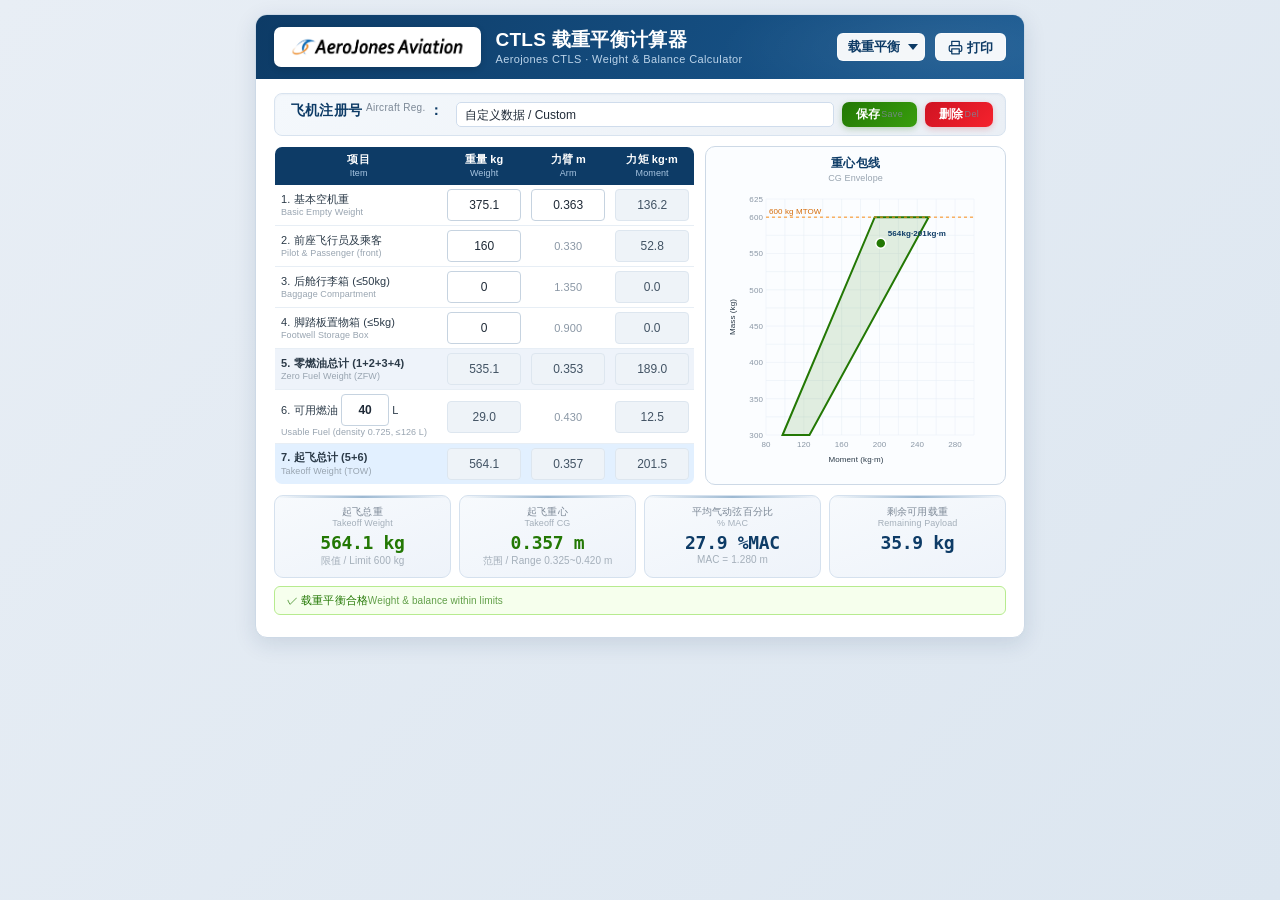
==== index.html @ 36d69874 "Add root index.html entry page (auto-redirect to CTLS-WB)" ====
<!DOCTYPE html>
<html lang="zh-CN">
<head>
<meta charset="UTF-8">
<meta name="viewport" content="width=device-width,initial-scale=1,viewport-fit=cover">
<meta name="theme-color" content="#0d3b66">
<meta http-equiv="refresh" content="0;url=CTLS-WB/index.html">
<title>CTLS 飞行工具箱 · Flight Tools</title>
<style>
  *,*::before,*::after{box-sizing:border-box}
  body{
    margin:0;min-height:100vh;
    display:flex;align-items:center;justify-content:center;
    background:linear-gradient(135deg,#0d3b66 0%,#1a5a92 100%);
    font-family:'PingFang SC','Microsoft YaHei',-apple-system,BlinkMacSystemFont,'Segoe UI',sans-serif;
    color:#fff;text-align:center;padding:24px;
  }
  .box{max-width:360px;width:100%}
  .logo{background:#fff;border-radius:10px;padding:8px 16px;display:inline-block;margin-bottom:18px;box-shadow:0 4px 14px rgba(0,0,0,.18)}
  .logo img{height:34px;display:block}
  h1{font-size:22px;font-weight:600;margin:0 0 6px;letter-spacing:.5px}
  .en{font-size:11px;color:#bcd4ea;letter-spacing:.4px;margin:0 0 22px}
  a{
    display:inline-block;padding:10px 24px;
    background:rgba(255,255,255,.95);color:#0d3b66;
    border-radius:7px;text-decoration:none;font-weight:600;font-size:13px;
    transition:background .15s;
  }
  a:hover{background:#fff}
</style>
</head>
<body>
  <div class="box">
    <div class="logo"><img src="APPLOGO.png" alt="AeroJones"></div>
    <h1>CTLS 飞行工具箱</h1>
    <p class="en">CTLS Flight Tools</p>
    <a href="CTLS-WB/index.html">进入工具箱 Enter →</a>
  </div>
</body>
</html>
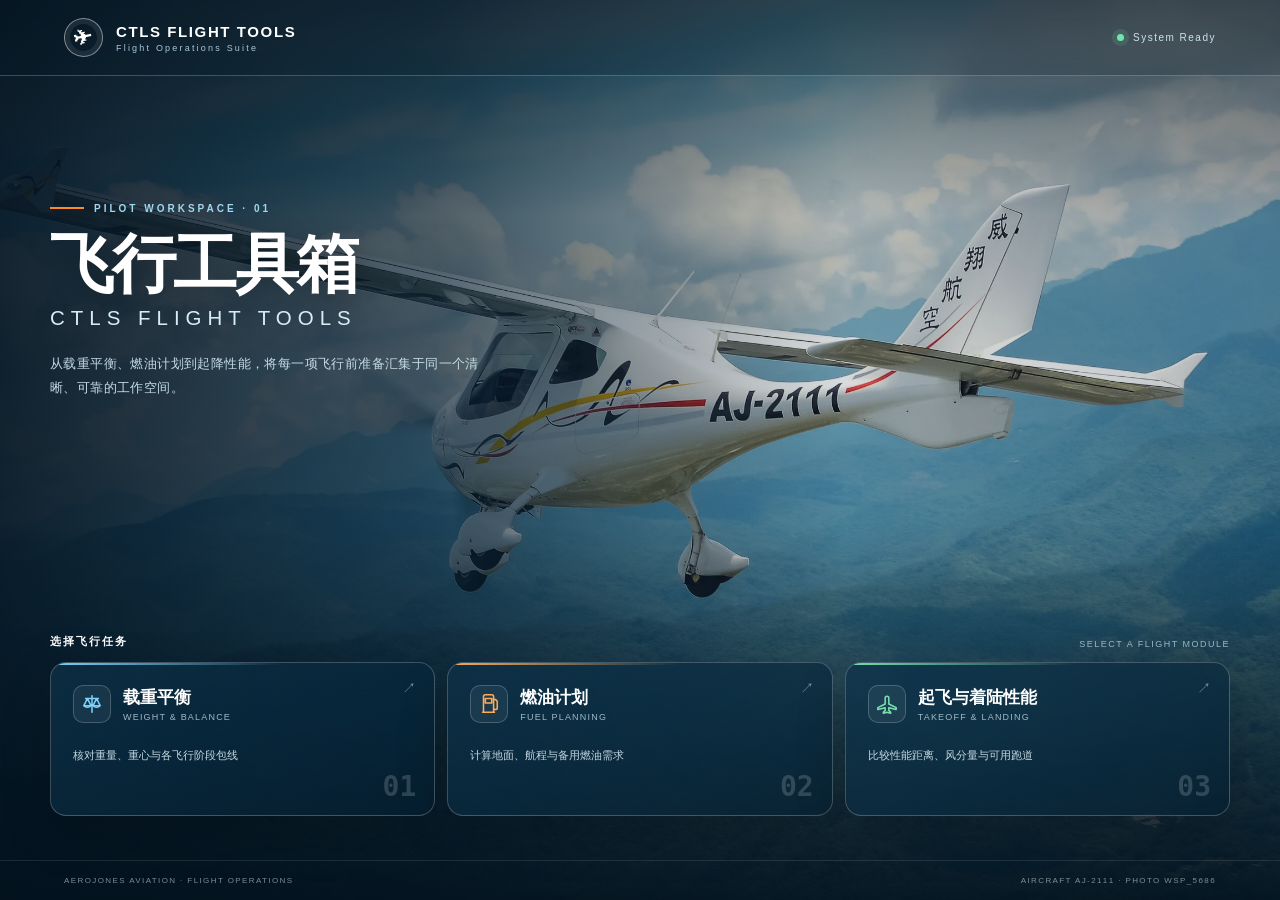
==== commit e159739f: "Prepare CTLS Flight Tools for GitHub Pages" ====
--- a/index.html
+++ b/index.html
@@ -1,40 +1,46 @@
 <!DOCTYPE html>
 <html lang="zh-CN">
 <head>
-<meta charset="UTF-8">
-<meta name="viewport" content="width=device-width,initial-scale=1,viewport-fit=cover">
-<meta name="theme-color" content="#0d3b66">
-<meta http-equiv="refresh" content="0;url=CTLS-WB/index.html">
-<title>CTLS 飞行工具箱 · Flight Tools</title>
+<meta charset="UTF-8"><meta name="viewport" content="width=device-width,initial-scale=1,viewport-fit=cover"><meta name="theme-color" content="#071b2c">
+<title>CTLS 飞行工具箱 · Flight Tools</title><link rel="manifest" href="manifest.json"><link rel="icon" href="CTLS-WB/icons/icon.svg" type="image/svg+xml">
 <style>
-  *,*::before,*::after{box-sizing:border-box}
-  body{
-    margin:0;min-height:100vh;
-    display:flex;align-items:center;justify-content:center;
-    background:linear-gradient(135deg,#0d3b66 0%,#1a5a92 100%);
-    font-family:'PingFang SC','Microsoft YaHei',-apple-system,BlinkMacSystemFont,'Segoe UI',sans-serif;
-    color:#fff;text-align:center;padding:24px;
-  }
-  .box{max-width:360px;width:100%}
-  .logo{background:#fff;border-radius:10px;padding:8px 16px;display:inline-block;margin-bottom:18px;box-shadow:0 4px 14px rgba(0,0,0,.18)}
-  .logo img{height:34px;display:block}
-  h1{font-size:22px;font-weight:600;margin:0 0 6px;letter-spacing:.5px}
-  .en{font-size:11px;color:#bcd4ea;letter-spacing:.4px;margin:0 0 22px}
-  a{
-    display:inline-block;padding:10px 24px;
-    background:rgba(255,255,255,.95);color:#0d3b66;
-    border-radius:7px;text-decoration:none;font-weight:600;font-size:13px;
-    transition:background .15s;
-  }
-  a:hover{background:#fff}
-</style>
-</head>
-<body>
-  <div class="box">
-    <div class="logo"><img src="APPLOGO.png" alt="AeroJones"></div>
-    <h1>CTLS 飞行工具箱</h1>
-    <p class="en">CTLS Flight Tools</p>
-    <a href="CTLS-WB/index.html">进入工具箱 Enter →</a>
-  </div>
-</body>
-</html>
+:root{--orange:#ff8a24;--line:rgba(255,255,255,.22)}*,*::before,*::after{box-sizing:border-box}html,body{margin:0;min-height:100%;font-family:'PingFang SC','Microsoft YaHei',-apple-system,BlinkMacSystemFont,'Segoe UI',sans-serif}body{min-height:100vh;color:#fff;background:#102d40;overflow-x:hidden}.scene{position:relative;min-height:100vh;isolation:isolate;display:flex;flex-direction:column;background:url('assets/WSP_5686.jpg') 57% center/cover no-repeat}.scene::before{content:'';position:absolute;inset:0;z-index:-2;background:linear-gradient(90deg,rgba(3,20,34,.92),rgba(4,28,46,.68) 34%,rgba(4,25,41,.15) 66%,rgba(3,19,32,.24))}.scene::after{content:'';position:absolute;inset:0;z-index:-1;background:linear-gradient(180deg,rgba(2,15,25,.58),transparent 24%,transparent 58%,rgba(2,17,28,.9));pointer-events:none}.topbar{height:76px;padding:0 clamp(24px,5vw,80px);display:flex;align-items:center;justify-content:space-between;border-bottom:1px solid var(--line);background:rgba(4,24,39,.18);backdrop-filter:blur(12px)}.brand{display:flex;align-items:center;gap:13px}.brand-mark{width:39px;height:39px;border:1px solid rgba(255,255,255,.5);border-radius:50%;display:grid;place-items:center;font-size:18px;transform:rotate(-12deg);box-shadow:inset 0 0 0 5px rgba(255,255,255,.08)}.brand strong{font-size:15px;letter-spacing:1.6px}.brand small{display:block;margin-top:2px;color:#a9c8da;font-size:9px;letter-spacing:2.2px}.status{display:flex;align-items:center;gap:9px;color:#c8e3ef;font-size:10px;letter-spacing:1.5px}.pulse{width:7px;height:7px;border-radius:50%;background:#72e5ad;box-shadow:0 0 0 5px rgba(114,229,173,.12)}main{width:min(1180px,calc(100% - 48px));margin:auto;display:grid;grid-template-columns:minmax(320px,510px) 1fr;align-items:end;padding:clamp(48px,9vh,110px) 0 44px}.hero{align-self:center;padding-bottom:7vh}.eyebrow{display:flex;align-items:center;gap:10px;margin-bottom:19px;color:#9fd8ef;font-size:10px;font-weight:600;letter-spacing:3px;text-transform:uppercase}.eyebrow::before{content:'';width:34px;height:2px;background:var(--orange)}h1{margin:0;font-size:clamp(44px,5vw,72px);line-height:.98;letter-spacing:-2.5px;text-shadow:0 8px 28px rgba(0,0,0,.3)}h1 span{display:block;margin-top:13px;font-size:.32em;font-weight:400;letter-spacing:6px;color:#d7edf6;text-transform:uppercase}.intro{max-width:430px;margin:24px 0 0;color:#c4dce7;font-size:13px;line-height:1.85;letter-spacing:.4px}.flight-line{display:flex;align-items:center;gap:13px;margin-top:28px;color:#bcd5e1;font:10px/1.2 Consolas,monospace;letter-spacing:1px}.flight-line i{display:block;width:66px;height:1px;background:linear-gradient(90deg,var(--orange),transparent)}.panel{grid-column:1/-1;margin-top:34px}.panel-head{display:flex;justify-content:space-between;align-items:end;margin-bottom:13px}.panel-head strong{font-size:11px;letter-spacing:2px}.panel-head span{color:#9eb8c7;font-size:9px;letter-spacing:1.5px;text-transform:uppercase}.tools{display:grid;grid-template-columns:repeat(3,1fr);gap:12px}.tool{position:relative;min-height:154px;padding:22px;color:#fff;text-decoration:none;border:1px solid rgba(255,255,255,.22);border-radius:16px;background:linear-gradient(145deg,rgba(15,50,72,.74),rgba(6,30,48,.6));box-shadow:0 18px 50px rgba(0,0,0,.2);backdrop-filter:blur(18px) saturate(130%);overflow:hidden;transition:.22s}.tool::before{content:'';position:absolute;left:0;top:0;width:100%;height:2px;background:linear-gradient(90deg,var(--accent),transparent 60%)}.tool::after{content:'↗';position:absolute;right:18px;top:17px;color:rgba(255,255,255,.45);font-size:14px;transition:.22s}.tool:hover{transform:translateY(-6px);border-color:rgba(255,255,255,.48);background:linear-gradient(145deg,rgba(15,61,91,.88),rgba(5,32,51,.76))}.tool:hover::after{transform:translate(3px,-3px);color:#fff}.tool:nth-child(1){--accent:#7dd3fc}.tool:nth-child(2){--accent:#ffab57}.tool:nth-child(3){--accent:#79dfaf}.tool-top{display:flex;align-items:center;gap:12px}.icon{width:38px;height:38px;border:1px solid rgba(255,255,255,.2);border-radius:10px;display:grid;place-items:center;color:var(--accent);background:rgba(255,255,255,.06)}.icon svg{width:22px;height:22px;stroke:currentColor;fill:none;stroke-width:1.7;stroke-linecap:round;stroke-linejoin:round}.name{font-size:17px;font-weight:650}.tool-en{display:block;margin-top:3px;color:#9fb9c8;font-size:9px;letter-spacing:1.2px;text-transform:uppercase}.desc{display:block;margin-top:24px;color:#c4d9e3;font-size:11px;line-height:1.6}.index{position:absolute;right:18px;bottom:14px;color:rgba(255,255,255,.17);font:bold 28px/1 Consolas,monospace}footer{padding:15px clamp(24px,5vw,80px);display:flex;justify-content:space-between;color:rgba(214,235,244,.56);font-size:8px;letter-spacing:1.4px;border-top:1px solid rgba(255,255,255,.1);text-transform:uppercase}
+@media(max-width:760px){.scene{background-position:61% center}.scene::before{background:linear-gradient(180deg,rgba(3,20,34,.82),rgba(4,24,39,.3) 36%,rgba(2,17,28,.94) 70%)}.topbar{height:64px;padding:0 18px}.status{display:none}main{width:calc(100% - 28px);display:block;padding:42px 0 24px}.hero{padding:0 5px 20vh}h1{font-size:43px}h1 span{font-size:13px;letter-spacing:4px}.intro{font-size:11px;max-width:320px}.flight-line{display:none}.panel{margin-top:0}.tools{grid-template-columns:1fr;gap:9px}.tool{min-height:105px;padding:16px 18px}.desc{margin-top:11px}.index{font-size:22px}.panel-head{padding:0 3px}footer{padding:13px 18px}.footer-hide{display:none}}@media(max-width:380px){.hero{padding-bottom:14vh}h1{font-size:38px}.intro{margin-top:16px}.tool{min-height:98px}.desc{font-size:10px}}@media(prefers-reduced-motion:reduce){.tool,.tool::after{transition:none}}
+.scene{background-image:url('assets/WSP_5686-web.webp')}
+/* 首页始终限制在浏览器 100% 缩放的一屏内 */
+html,body{height:100%;overflow:hidden}
+.scene{height:100svh;min-height:0;overflow:hidden}
+main{flex:1;min-height:0;margin:0 auto}
+.topbar,footer{flex-shrink:0}
+@media(max-width:760px){
+  .topbar{height:56px}
+  main{display:flex;flex-direction:column;justify-content:center;padding:14px 0 10px}
+  .hero{padding:0 5px clamp(32px,7vh,58px)}
+  .eyebrow{margin-bottom:10px;font-size:8px}
+  h1{font-size:clamp(32px,10vw,42px)}
+  h1 span{margin-top:8px;font-size:11px}
+  .intro{margin-top:12px;line-height:1.55}
+  .panel-head{margin-bottom:7px}
+  .tools{gap:6px}
+  .tool{min-height:78px;height:78px;padding:10px 14px;border-radius:12px}
+  .icon{width:34px;height:34px}
+  .name{font-size:15px}
+  .desc{margin-top:5px;font-size:9px;line-height:1.35}
+  .index{right:14px;bottom:9px;font-size:18px}
+  .tool::after{right:14px;top:11px}
+  footer{padding:9px 18px}
+}
+@media(max-width:380px),(max-height:700px){
+  .topbar{height:50px}.brand-mark{width:32px;height:32px}.brand strong{font-size:12px}
+  main{padding:8px 0}.hero{padding-bottom:20px}.intro{display:none}
+  .tool{height:70px;min-height:70px}.desc{display:none}.panel-head{margin-bottom:5px}
+  footer{padding:7px 18px}
+}
+</style></head>
+<body><div class="scene"><header class="topbar"><div class="brand"><div class="brand-mark">✈</div><div><strong>CTLS FLIGHT TOOLS</strong><small>Flight Operations Suite</small></div></div><div class="status"><span class="pulse"></span>System Ready</div></header>
+<main><section class="hero"><div class="eyebrow">Pilot workspace · 01</div><h1>飞行工具箱<span>CTLS Flight Tools</span></h1><p class="intro">从载重平衡、燃油计划到起降性能，将每一项飞行前准备汇集于同一个清晰、可靠的工作空间。</p></section>
+<section class="panel" aria-label="飞行工具"><div class="panel-head"><strong>选择飞行任务</strong><span>Select a flight module</span></div><div class="tools">
+<a class="tool" href="CTLS-WB/index.html"><div class="tool-top"><span class="icon"><svg viewBox="0 0 24 24"><path d="M12 3v18M5 6h14M7 6l-4 8h8L7 6Zm10 0-4 8h8l-4-8Z"/><path d="M4 14c0 2 6 2 6 0M14 14c0 2 6 2 6 0"/></svg></span><span><span class="name">载重平衡</span><span class="tool-en">Weight &amp; Balance</span></span></div><span class="desc">核对重量、重心与各飞行阶段包线</span><b class="index">01</b></a>
+<a class="tool" href="CTLS-FUEL/index.html"><div class="tool-top"><span class="icon"><svg viewBox="0 0 24 24"><path d="M6 21V4a2 2 0 0 1 2-2h7a2 2 0 0 1 2 2v17M5 21h13M8 6h7v5H8zM17 7h2l2 2v7a2 2 0 0 1-4 0v-4"/></svg></span><span><span class="name">燃油计划</span><span class="tool-en">Fuel Planning</span></span></div><span class="desc">计算地面、航程与备用燃油需求</span><b class="index">02</b></a>
+<a class="tool" href="CTLS-TOL/index.html"><div class="tool-top"><span class="icon"><svg viewBox="0 0 24 24"><path d="m2 16 8-4V5.5a2 2 0 0 1 4 0V12l8 4v2l-8-2v3l2 2v1l-4-1-4 1v-1l2-2v-3l-8 2v-2Z"/></svg></span><span><span class="name">起飞与着陆性能</span><span class="tool-en">Takeoff &amp; Landing</span></span></div><span class="desc">比较性能距离、风分量与可用跑道</span><b class="index">03</b></a>
+</div></section></main><footer><span>AEROJONES AVIATION · Flight Operations</span><span class="footer-hide">Aircraft AJ-2111 · Photo WSP_5686</span></footer></div><script src="CTLS-common/js/pwa-register.js"></script></body></html>
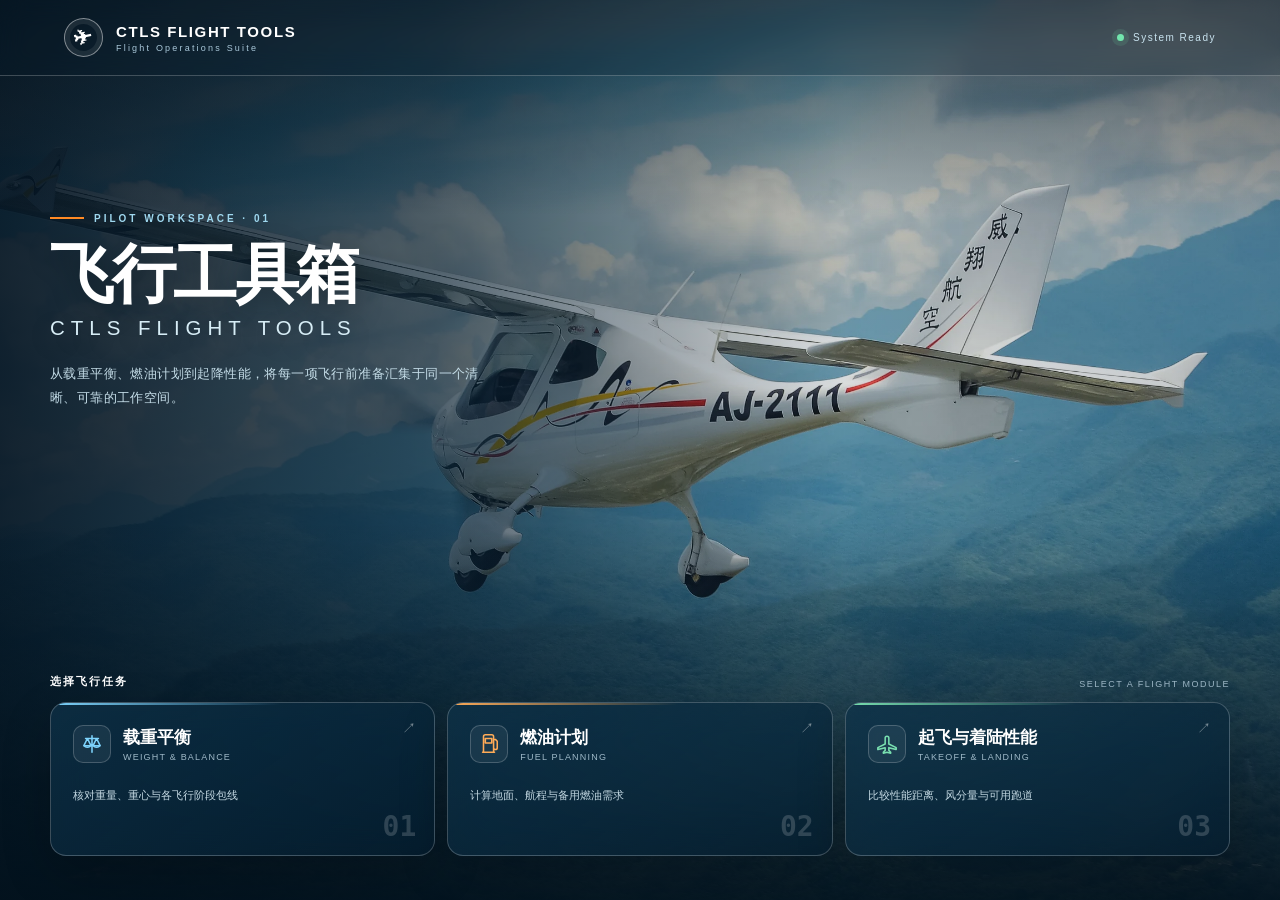
==== commit ac8f26c9: "Improve mobile landing page layout" ====
--- a/index.html
+++ b/index.html
@@ -36,6 +36,47 @@
   .tool{height:70px;min-height:70px}.desc{display:none}.panel-head{margin-bottom:5px}
   footer{padding:7px 18px}
 }
+/* 手机版首页：原始照片只做等比例裁剪，不拉伸、不重绘 */
+@media(max-width:760px){
+  html,body{height:auto;min-height:100%;overflow-x:hidden;overflow-y:auto;background:#061827}
+  .scene{height:auto;min-height:100svh;overflow:visible;background:#061827;display:block}
+  .scene::before,.scene::after{display:none}
+  .topbar{height:66px;padding:0 18px;background:#071d2d;border-bottom:1px solid rgba(178,218,240,.28);backdrop-filter:none}
+  .brand-mark{width:38px;height:38px}
+  .brand strong{font-size:15px;letter-spacing:2.4px}
+  .brand small{font-size:9px}
+  main{width:100%;margin:0;padding:0 0 18px;display:block}
+  .hero{height:230px;padding:0;position:relative;background-image:linear-gradient(180deg,rgba(4,23,37,.18),rgba(3,19,31,.12) 55%,#061a2a 100%),url('assets/WSP_5686-web.webp');background-size:cover;background-position:66% 50%;background-repeat:no-repeat}
+  .hero .eyebrow,.hero .intro{display:none}
+  .hero h1{position:absolute;left:20px;top:48px;margin:0;font-size:35px;line-height:1;letter-spacing:1px;text-shadow:0 2px 10px rgba(0,0,0,.45)}
+  .hero h1::before{content:'';display:block;width:30px;height:3px;margin-bottom:12px;background:var(--orange)}
+  .hero h1 span{margin-top:9px;font-size:11px;font-weight:400;letter-spacing:4px;color:#c3e7f6}
+  .panel{width:auto;margin:0;padding:0 16px}
+  .panel-head{height:34px;margin:0;padding:0;display:flex;align-items:center;justify-content:flex-start;gap:9px}
+  .panel-head::before{content:'';width:4px;height:18px;border-radius:2px;background:#69c9e9}
+  .panel-head strong{font-size:12px;letter-spacing:1px}
+  .panel-head span{font-size:8px;letter-spacing:1.5px}
+  .tools{display:grid;grid-template-columns:1fr;gap:10px}
+  .tool{height:116px;min-height:116px;padding:14px;display:flex;flex-direction:column;justify-content:center;border-radius:15px;background:linear-gradient(135deg,rgba(14,49,73,.94),rgba(4,28,47,.98));backdrop-filter:none}
+  .tool:hover{transform:none}
+  .tool::before{width:3px;height:100%;background:var(--accent)}
+  .tool::after{right:26px;top:44px;font-size:25px}
+  .tool-top{gap:12px}
+  .icon{width:54px;height:54px;border-radius:13px;flex:0 0 54px}
+  .icon svg{width:31px;height:31px}
+  .name{font-size:20px}
+  .tool-en{margin-top:4px;font-size:9px;letter-spacing:1.6px;color:var(--accent)}
+  .desc{margin:8px 0 0 66px;font-size:10px;line-height:1.35;white-space:nowrap}
+  .index{display:none}
+}
+@media(max-width:380px),(max-height:700px){
+  .topbar{height:58px}
+  .hero{height:190px}
+  .hero h1{top:34px;font-size:32px}
+  .panel{padding:0 12px 12px}
+  .tool{height:96px;min-height:96px}
+  .desc{display:block;margin-top:5px;font-size:9px}
+}
 </style></head>
 <body><div class="scene"><header class="topbar"><div class="brand"><div class="brand-mark">✈</div><div><strong>CTLS FLIGHT TOOLS</strong><small>Flight Operations Suite</small></div></div><div class="status"><span class="pulse"></span>System Ready</div></header>
 <main><section class="hero"><div class="eyebrow">Pilot workspace · 01</div><h1>飞行工具箱<span>CTLS Flight Tools</span></h1><p class="intro">从载重平衡、燃油计划到起降性能，将每一项飞行前准备汇集于同一个清晰、可靠的工作空间。</p></section>
@@ -43,4 +84,4 @@
 <a class="tool" href="CTLS-WB/index.html"><div class="tool-top"><span class="icon"><svg viewBox="0 0 24 24"><path d="M12 3v18M5 6h14M7 6l-4 8h8L7 6Zm10 0-4 8h8l-4-8Z"/><path d="M4 14c0 2 6 2 6 0M14 14c0 2 6 2 6 0"/></svg></span><span><span class="name">载重平衡</span><span class="tool-en">Weight &amp; Balance</span></span></div><span class="desc">核对重量、重心与各飞行阶段包线</span><b class="index">01</b></a>
 <a class="tool" href="CTLS-FUEL/index.html"><div class="tool-top"><span class="icon"><svg viewBox="0 0 24 24"><path d="M6 21V4a2 2 0 0 1 2-2h7a2 2 0 0 1 2 2v17M5 21h13M8 6h7v5H8zM17 7h2l2 2v7a2 2 0 0 1-4 0v-4"/></svg></span><span><span class="name">燃油计划</span><span class="tool-en">Fuel Planning</span></span></div><span class="desc">计算地面、航程与备用燃油需求</span><b class="index">02</b></a>
 <a class="tool" href="CTLS-TOL/index.html"><div class="tool-top"><span class="icon"><svg viewBox="0 0 24 24"><path d="m2 16 8-4V5.5a2 2 0 0 1 4 0V12l8 4v2l-8-2v3l2 2v1l-4-1-4 1v-1l2-2v-3l-8 2v-2Z"/></svg></span><span><span class="name">起飞与着陆性能</span><span class="tool-en">Takeoff &amp; Landing</span></span></div><span class="desc">比较性能距离、风分量与可用跑道</span><b class="index">03</b></a>
-</div></section></main><footer><span>AEROJONES AVIATION · Flight Operations</span><span class="footer-hide">Aircraft AJ-2111 · Photo WSP_5686</span></footer></div><script src="CTLS-common/js/pwa-register.js"></script></body></html>
+</div></section></main></div><script src="CTLS-common/js/pwa-register.js"></script></body></html>
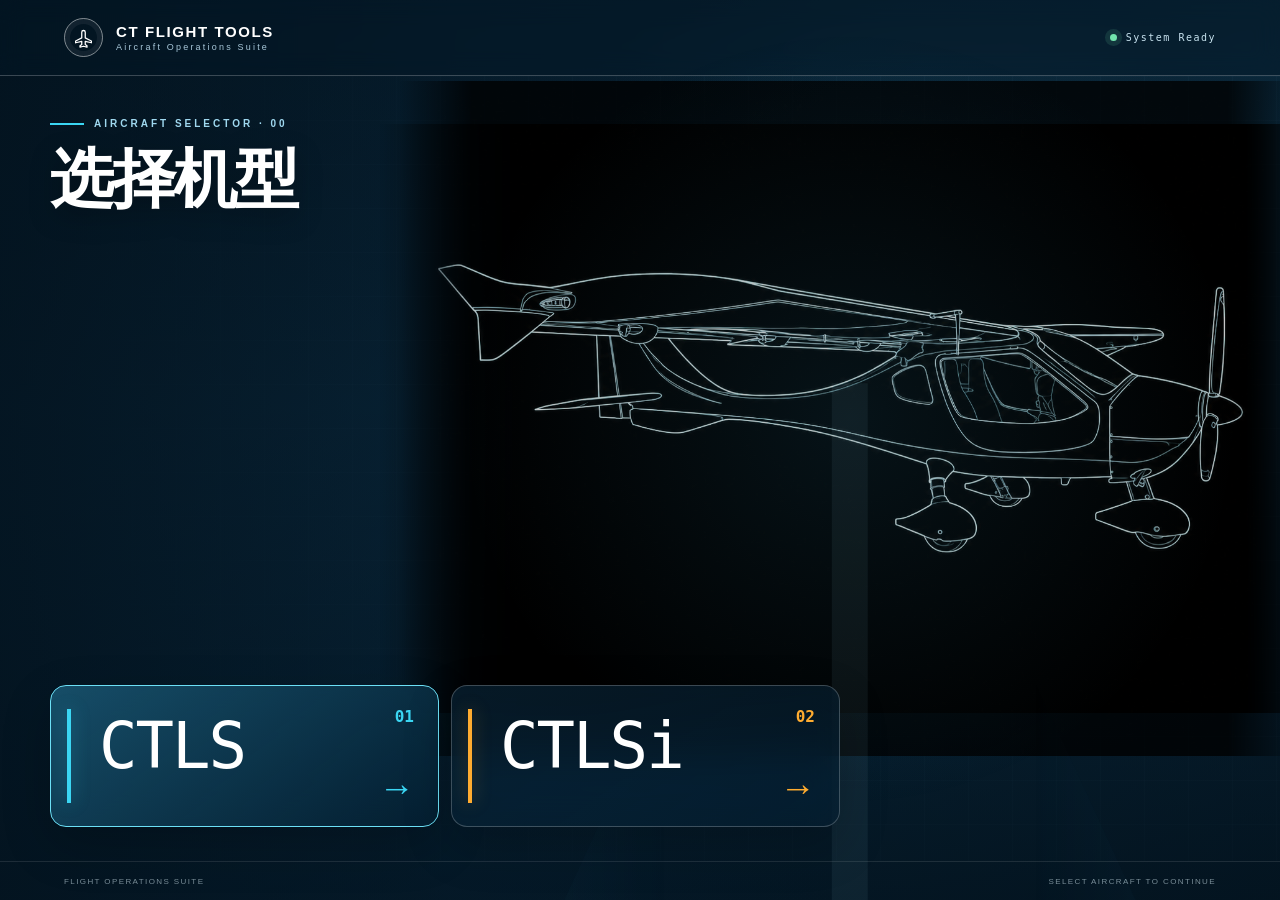
==== commit 2f8a9b08: "111" ====
--- a/index.html
+++ b/index.html
@@ -1,87 +1,54 @@
-<!DOCTYPE html>
+<!doctype html>
 <html lang="zh-CN">
 <head>
-<meta charset="UTF-8"><meta name="viewport" content="width=device-width,initial-scale=1,viewport-fit=cover"><meta name="theme-color" content="#071b2c">
-<title>CTLS 飞行工具箱 · Flight Tools</title><link rel="manifest" href="manifest.json"><link rel="icon" href="CTLS-WB/icons/icon.svg" type="image/svg+xml">
-<style>
-:root{--orange:#ff8a24;--line:rgba(255,255,255,.22)}*,*::before,*::after{box-sizing:border-box}html,body{margin:0;min-height:100%;font-family:'PingFang SC','Microsoft YaHei',-apple-system,BlinkMacSystemFont,'Segoe UI',sans-serif}body{min-height:100vh;color:#fff;background:#102d40;overflow-x:hidden}.scene{position:relative;min-height:100vh;isolation:isolate;display:flex;flex-direction:column;background:url('assets/WSP_5686.jpg') 57% center/cover no-repeat}.scene::before{content:'';position:absolute;inset:0;z-index:-2;background:linear-gradient(90deg,rgba(3,20,34,.92),rgba(4,28,46,.68) 34%,rgba(4,25,41,.15) 66%,rgba(3,19,32,.24))}.scene::after{content:'';position:absolute;inset:0;z-index:-1;background:linear-gradient(180deg,rgba(2,15,25,.58),transparent 24%,transparent 58%,rgba(2,17,28,.9));pointer-events:none}.topbar{height:76px;padding:0 clamp(24px,5vw,80px);display:flex;align-items:center;justify-content:space-between;border-bottom:1px solid var(--line);background:rgba(4,24,39,.18);backdrop-filter:blur(12px)}.brand{display:flex;align-items:center;gap:13px}.brand-mark{width:39px;height:39px;border:1px solid rgba(255,255,255,.5);border-radius:50%;display:grid;place-items:center;font-size:18px;transform:rotate(-12deg);box-shadow:inset 0 0 0 5px rgba(255,255,255,.08)}.brand strong{font-size:15px;letter-spacing:1.6px}.brand small{display:block;margin-top:2px;color:#a9c8da;font-size:9px;letter-spacing:2.2px}.status{display:flex;align-items:center;gap:9px;color:#c8e3ef;font-size:10px;letter-spacing:1.5px}.pulse{width:7px;height:7px;border-radius:50%;background:#72e5ad;box-shadow:0 0 0 5px rgba(114,229,173,.12)}main{width:min(1180px,calc(100% - 48px));margin:auto;display:grid;grid-template-columns:minmax(320px,510px) 1fr;align-items:end;padding:clamp(48px,9vh,110px) 0 44px}.hero{align-self:center;padding-bottom:7vh}.eyebrow{display:flex;align-items:center;gap:10px;margin-bottom:19px;color:#9fd8ef;font-size:10px;font-weight:600;letter-spacing:3px;text-transform:uppercase}.eyebrow::before{content:'';width:34px;height:2px;background:var(--orange)}h1{margin:0;font-size:clamp(44px,5vw,72px);line-height:.98;letter-spacing:-2.5px;text-shadow:0 8px 28px rgba(0,0,0,.3)}h1 span{display:block;margin-top:13px;font-size:.32em;font-weight:400;letter-spacing:6px;color:#d7edf6;text-transform:uppercase}.intro{max-width:430px;margin:24px 0 0;color:#c4dce7;font-size:13px;line-height:1.85;letter-spacing:.4px}.flight-line{display:flex;align-items:center;gap:13px;margin-top:28px;color:#bcd5e1;font:10px/1.2 Consolas,monospace;letter-spacing:1px}.flight-line i{display:block;width:66px;height:1px;background:linear-gradient(90deg,var(--orange),transparent)}.panel{grid-column:1/-1;margin-top:34px}.panel-head{display:flex;justify-content:space-between;align-items:end;margin-bottom:13px}.panel-head strong{font-size:11px;letter-spacing:2px}.panel-head span{color:#9eb8c7;font-size:9px;letter-spacing:1.5px;text-transform:uppercase}.tools{display:grid;grid-template-columns:repeat(3,1fr);gap:12px}.tool{position:relative;min-height:154px;padding:22px;color:#fff;text-decoration:none;border:1px solid rgba(255,255,255,.22);border-radius:16px;background:linear-gradient(145deg,rgba(15,50,72,.74),rgba(6,30,48,.6));box-shadow:0 18px 50px rgba(0,0,0,.2);backdrop-filter:blur(18px) saturate(130%);overflow:hidden;transition:.22s}.tool::before{content:'';position:absolute;left:0;top:0;width:100%;height:2px;background:linear-gradient(90deg,var(--accent),transparent 60%)}.tool::after{content:'↗';position:absolute;right:18px;top:17px;color:rgba(255,255,255,.45);font-size:14px;transition:.22s}.tool:hover{transform:translateY(-6px);border-color:rgba(255,255,255,.48);background:linear-gradient(145deg,rgba(15,61,91,.88),rgba(5,32,51,.76))}.tool:hover::after{transform:translate(3px,-3px);color:#fff}.tool:nth-child(1){--accent:#7dd3fc}.tool:nth-child(2){--accent:#ffab57}.tool:nth-child(3){--accent:#79dfaf}.tool-top{display:flex;align-items:center;gap:12px}.icon{width:38px;height:38px;border:1px solid rgba(255,255,255,.2);border-radius:10px;display:grid;place-items:center;color:var(--accent);background:rgba(255,255,255,.06)}.icon svg{width:22px;height:22px;stroke:currentColor;fill:none;stroke-width:1.7;stroke-linecap:round;stroke-linejoin:round}.name{font-size:17px;font-weight:650}.tool-en{display:block;margin-top:3px;color:#9fb9c8;font-size:9px;letter-spacing:1.2px;text-transform:uppercase}.desc{display:block;margin-top:24px;color:#c4d9e3;font-size:11px;line-height:1.6}.index{position:absolute;right:18px;bottom:14px;color:rgba(255,255,255,.17);font:bold 28px/1 Consolas,monospace}footer{padding:15px clamp(24px,5vw,80px);display:flex;justify-content:space-between;color:rgba(214,235,244,.56);font-size:8px;letter-spacing:1.4px;border-top:1px solid rgba(255,255,255,.1);text-transform:uppercase}
-@media(max-width:760px){.scene{background-position:61% center}.scene::before{background:linear-gradient(180deg,rgba(3,20,34,.82),rgba(4,24,39,.3) 36%,rgba(2,17,28,.94) 70%)}.topbar{height:64px;padding:0 18px}.status{display:none}main{width:calc(100% - 28px);display:block;padding:42px 0 24px}.hero{padding:0 5px 20vh}h1{font-size:43px}h1 span{font-size:13px;letter-spacing:4px}.intro{font-size:11px;max-width:320px}.flight-line{display:none}.panel{margin-top:0}.tools{grid-template-columns:1fr;gap:9px}.tool{min-height:105px;padding:16px 18px}.desc{margin-top:11px}.index{font-size:22px}.panel-head{padding:0 3px}footer{padding:13px 18px}.footer-hide{display:none}}@media(max-width:380px){.hero{padding-bottom:14vh}h1{font-size:38px}.intro{margin-top:16px}.tool{min-height:98px}.desc{font-size:10px}}@media(prefers-reduced-motion:reduce){.tool,.tool::after{transition:none}}
-.scene{background-image:url('assets/WSP_5686-web.webp')}
-/* 首页始终限制在浏览器 100% 缩放的一屏内 */
-html,body{height:100%;overflow:hidden}
-.scene{height:100svh;min-height:0;overflow:hidden}
-main{flex:1;min-height:0;margin:0 auto}
-.topbar,footer{flex-shrink:0}
-@media(max-width:760px){
-  .topbar{height:56px}
-  main{display:flex;flex-direction:column;justify-content:center;padding:14px 0 10px}
-  .hero{padding:0 5px clamp(32px,7vh,58px)}
-  .eyebrow{margin-bottom:10px;font-size:8px}
-  h1{font-size:clamp(32px,10vw,42px)}
-  h1 span{margin-top:8px;font-size:11px}
-  .intro{margin-top:12px;line-height:1.55}
-  .panel-head{margin-bottom:7px}
-  .tools{gap:6px}
-  .tool{min-height:78px;height:78px;padding:10px 14px;border-radius:12px}
-  .icon{width:34px;height:34px}
-  .name{font-size:15px}
-  .desc{margin-top:5px;font-size:9px;line-height:1.35}
-  .index{right:14px;bottom:9px;font-size:18px}
-  .tool::after{right:14px;top:11px}
-  footer{padding:9px 18px}
-}
-@media(max-width:380px),(max-height:700px){
-  .topbar{height:50px}.brand-mark{width:32px;height:32px}.brand strong{font-size:12px}
-  main{padding:8px 0}.hero{padding-bottom:20px}.intro{display:none}
-  .tool{height:70px;min-height:70px}.desc{display:none}.panel-head{margin-bottom:5px}
-  footer{padding:7px 18px}
-}
-/* 手机版首页：原始照片只做等比例裁剪，不拉伸、不重绘 */
-@media(max-width:760px){
-  html,body{height:auto;min-height:100%;overflow-x:hidden;overflow-y:auto;background:#061827}
-  .scene{height:auto;min-height:100svh;overflow:visible;background:#061827;display:block}
-  .scene::before,.scene::after{display:none}
-  .topbar{height:66px;padding:0 18px;background:#071d2d;border-bottom:1px solid rgba(178,218,240,.28);backdrop-filter:none}
-  .brand-mark{width:38px;height:38px}
-  .brand strong{font-size:15px;letter-spacing:2.4px}
-  .brand small{font-size:9px}
-  main{width:100%;margin:0;padding:0 0 18px;display:block}
-  .hero{height:230px;padding:0;position:relative;background-image:linear-gradient(180deg,rgba(4,23,37,.18),rgba(3,19,31,.12) 55%,#061a2a 100%),url('assets/WSP_5686-web.webp');background-size:cover;background-position:66% 50%;background-repeat:no-repeat}
-  .hero .eyebrow,.hero .intro{display:none}
-  .hero h1{position:absolute;left:20px;top:48px;margin:0;font-size:35px;line-height:1;letter-spacing:1px;text-shadow:0 2px 10px rgba(0,0,0,.45)}
-  .hero h1::before{content:'';display:block;width:30px;height:3px;margin-bottom:12px;background:var(--orange)}
-  .hero h1 span{margin-top:9px;font-size:11px;font-weight:400;letter-spacing:4px;color:#c3e7f6}
-  .panel{width:auto;margin:0;padding:0 16px}
-  .panel-head{height:34px;margin:0;padding:0;display:flex;align-items:center;justify-content:flex-start;gap:9px}
-  .panel-head::before{content:'';width:4px;height:18px;border-radius:2px;background:#69c9e9}
-  .panel-head strong{font-size:12px;letter-spacing:1px}
-  .panel-head span{font-size:8px;letter-spacing:1.5px}
-  .tools{display:grid;grid-template-columns:1fr;gap:10px}
-  .tool{height:116px;min-height:116px;padding:14px;display:flex;flex-direction:column;justify-content:center;border-radius:15px;background:linear-gradient(135deg,rgba(14,49,73,.94),rgba(4,28,47,.98));backdrop-filter:none}
-  .tool:hover{transform:none}
-  .tool::before{width:3px;height:100%;background:var(--accent)}
-  .tool::after{right:26px;top:44px;font-size:25px}
-  .tool-top{gap:12px}
-  .icon{width:54px;height:54px;border-radius:13px;flex:0 0 54px}
-  .icon svg{width:31px;height:31px}
-  .name{font-size:20px}
-  .tool-en{margin-top:4px;font-size:9px;letter-spacing:1.6px;color:var(--accent)}
-  .desc{margin:8px 0 0 66px;font-size:10px;line-height:1.35;white-space:nowrap}
-  .index{display:none}
-}
-@media(max-width:380px),(max-height:700px){
-  .topbar{height:58px}
-  .hero{height:190px}
-  .hero h1{top:34px;font-size:32px}
-  .panel{padding:0 12px 12px}
-  .tool{height:96px;min-height:96px}
-  .desc{display:block;margin-top:5px;font-size:9px}
-}
-</style></head>
-<body><div class="scene"><header class="topbar"><div class="brand"><div class="brand-mark">✈</div><div><strong>CTLS FLIGHT TOOLS</strong><small>Flight Operations Suite</small></div></div><div class="status"><span class="pulse"></span>System Ready</div></header>
-<main><section class="hero"><div class="eyebrow">Pilot workspace · 01</div><h1>飞行工具箱<span>CTLS Flight Tools</span></h1><p class="intro">从载重平衡、燃油计划到起降性能，将每一项飞行前准备汇集于同一个清晰、可靠的工作空间。</p></section>
-<section class="panel" aria-label="飞行工具"><div class="panel-head"><strong>选择飞行任务</strong><span>Select a flight module</span></div><div class="tools">
-<a class="tool" href="CTLS-WB/index.html"><div class="tool-top"><span class="icon"><svg viewBox="0 0 24 24"><path d="M12 3v18M5 6h14M7 6l-4 8h8L7 6Zm10 0-4 8h8l-4-8Z"/><path d="M4 14c0 2 6 2 6 0M14 14c0 2 6 2 6 0"/></svg></span><span><span class="name">载重平衡</span><span class="tool-en">Weight &amp; Balance</span></span></div><span class="desc">核对重量、重心与各飞行阶段包线</span><b class="index">01</b></a>
-<a class="tool" href="CTLS-FUEL/index.html"><div class="tool-top"><span class="icon"><svg viewBox="0 0 24 24"><path d="M6 21V4a2 2 0 0 1 2-2h7a2 2 0 0 1 2 2v17M5 21h13M8 6h7v5H8zM17 7h2l2 2v7a2 2 0 0 1-4 0v-4"/></svg></span><span><span class="name">燃油计划</span><span class="tool-en">Fuel Planning</span></span></div><span class="desc">计算地面、航程与备用燃油需求</span><b class="index">02</b></a>
-<a class="tool" href="CTLS-TOL/index.html"><div class="tool-top"><span class="icon"><svg viewBox="0 0 24 24"><path d="m2 16 8-4V5.5a2 2 0 0 1 4 0V12l8 4v2l-8-2v3l2 2v1l-4-1-4 1v-1l2-2v-3l-8 2v-2Z"/></svg></span><span><span class="name">起飞与着陆性能</span><span class="tool-en">Takeoff &amp; Landing</span></span></div><span class="desc">比较性能距离、风分量与可用跑道</span><b class="index">03</b></a>
-</div></section></main></div><script src="CTLS-common/js/pwa-register.js"></script></body></html>
+  <meta charset="utf-8">
+  <meta name="viewport" content="width=device-width,initial-scale=1,viewport-fit=cover">
+  <meta name="theme-color" content="#102d40">
+  <title>CT FLIGHT TOOLS · 选择机型</title>
+  <link rel="stylesheet" href="style.css">
+</head>
+<body data-model="ctls">
+  <div class="scene">
+    <header class="topbar">
+      <div class="brand" aria-label="CT Flight Tools">
+        <span class="brand-mark" aria-hidden="true">
+          <svg viewBox="0 0 24 24"><path d="m3 16 7-3.5V6a2 2 0 0 1 4 0v6.5l7 3.5v2l-7-1.6V20l2 1.5V23l-4-1-4 1v-1.5L10 20v-3.6L3 18v-2Z"/></svg>
+        </span>
+        <span><strong>CT FLIGHT TOOLS</strong><small>Aircraft Operations Suite</small></span>
+      </div>
+      <div class="status"><span class="pulse" aria-hidden="true"></span>System Ready</div>
+    </header>
+
+    <main>
+      <header class="hero-copy">
+        <p class="eyebrow">Aircraft selector · 00</p>
+        <h1>选择机型</h1>
+      </header>
+
+      <figure class="aircraft-stage" aria-hidden="true">
+        <span class="runway"></span>
+        <img class="aircraft aircraft-ctls" src="assets/aircraft-ctls-line.png" alt="">
+        <img class="aircraft aircraft-ctlsi" src="assets/aircraft-ctlsi-line.png" alt="">
+      </figure>
+
+      <nav class="model-selector" aria-label="选择机型">
+        <a class="model-option model-ctls is-active" data-model="ctls" href="aircraft/ctls/index.html" aria-label="进入 CTLS 飞行工具" aria-current="true">
+          <span class="accent" aria-hidden="true"></span>
+          <strong>CTLS</strong>
+          <span class="index">01</span>
+          <span class="arrow" aria-hidden="true">→</span>
+        </a>
+        <a class="model-option model-ctlsi" data-model="ctlsi" href="aircraft/ctlsi/index.html" aria-label="进入 CTLSi 飞行工具">
+          <span class="accent" aria-hidden="true"></span>
+          <strong>CTLSi</strong>
+          <span class="index">02</span>
+          <span class="arrow" aria-hidden="true">→</span>
+        </a>
+      </nav>
+    </main>
+
+    <footer><span>Flight operations suite</span><span>Select aircraft to continue</span></footer>
+  </div>
+  <script src="aircraft-selector.js"></script>
+</body>
+</html>
--- a/style.css
+++ b/style.css
@@ -0,0 +1,50 @@
+:root{
+  color-scheme:dark;
+  --navy:#102d40;
+  --navy-deep:#061b2a;
+  --navy-card:rgba(8,35,53,.72);
+  --text:#fff;
+  --muted:#a9c8da;
+  --line:rgba(255,255,255,.22);
+  --cyan:#3bd6f3;
+  --amber:#ffac30;
+}
+*,*::before,*::after{box-sizing:border-box}
+html,body{margin:0;min-height:100%;font-family:'PingFang SC','Microsoft YaHei',-apple-system,BlinkMacSystemFont,'Segoe UI',sans-serif}
+body{min-height:100vh;color:var(--text);background:var(--navy);overflow-x:hidden}
+.scene{position:relative;min-height:100svh;isolation:isolate;display:flex;flex-direction:column;overflow:hidden;background:radial-gradient(circle at 70% 36%,rgba(43,112,150,.24),transparent 35%),linear-gradient(145deg,#061925 0%,#0d3046 58%,#071c2b 100%)}
+.scene::before{content:'';position:absolute;inset:76px 0 39px;z-index:-3;background-image:linear-gradient(rgba(126,185,212,.045) 1px,transparent 1px),linear-gradient(90deg,rgba(126,185,212,.045) 1px,transparent 1px);background-size:44px 44px;mask-image:linear-gradient(90deg,transparent,black 35%,black)}
+.scene::after{content:'';position:absolute;inset:0;z-index:-1;background:linear-gradient(90deg,rgba(3,19,31,.82) 0%,rgba(4,25,41,.5) 35%,transparent 65%),linear-gradient(180deg,rgba(2,15,25,.32),transparent 45%,rgba(2,17,28,.75));pointer-events:none}
+.topbar{height:76px;flex:none;padding:0 clamp(24px,5vw,80px);display:flex;align-items:center;justify-content:space-between;border-bottom:1px solid var(--line);background:rgba(4,24,39,.4);backdrop-filter:blur(12px)}
+.brand{display:flex;align-items:center;gap:13px}.brand-mark{width:39px;height:39px;border:1px solid rgba(255,255,255,.5);border-radius:50%;display:grid;place-items:center;box-shadow:inset 0 0 0 5px rgba(255,255,255,.06)}
+.brand-mark svg{width:21px;height:21px;fill:none;stroke:#fff;stroke-width:1.45;stroke-linecap:round;stroke-linejoin:round}
+.brand strong{display:block;font-size:15px;letter-spacing:1.6px}.brand small{display:block;margin-top:2px;color:var(--muted);font-size:9px;letter-spacing:2.2px}
+.status{display:flex;align-items:center;gap:9px;color:#c8e3ef;font:10px/1 Consolas,monospace;letter-spacing:1.5px}.pulse{width:7px;height:7px;border-radius:50%;background:#72e5ad;box-shadow:0 0 0 5px rgba(114,229,173,.12)}
+main{position:relative;flex:1;width:min(1180px,calc(100% - 48px));margin:auto;min-height:0;display:grid;grid-template-columns:minmax(280px,430px) 1fr;grid-template-rows:auto 1fr auto;gap:20px 34px;padding:42px 0 34px}
+.hero-copy{position:relative;z-index:3;align-self:start}.eyebrow{display:flex;align-items:center;gap:10px;margin:0 0 19px;color:#9fd8ef;font-size:10px;font-weight:600;letter-spacing:3px;text-transform:uppercase}.eyebrow::before{content:'';width:34px;height:2px;background:var(--cyan)}
+h1{margin:0;font-size:clamp(50px,5vw,72px);line-height:.98;letter-spacing:-2.5px;text-shadow:0 8px 28px rgba(0,0,0,.3)}
+.aircraft-stage{position:absolute;z-index:0;inset:48px -7vw 148px 28%;margin:0;display:grid;place-items:center;pointer-events:none;background:linear-gradient(90deg,transparent,#000 15%,#000 92%,transparent)}
+.aircraft-stage::before{content:'';position:absolute;width:min(820px,76vw);aspect-ratio:1;border-radius:50%;background:radial-gradient(circle,rgba(51,154,199,.12),transparent 67%)}
+.runway{position:absolute;left:50%;top:44%;width:65%;height:95%;opacity:.28;transform:translateX(-50%);clip-path:polygon(42% 0,58% 0,100% 100%,0 100%);background:repeating-linear-gradient(90deg,transparent 0 47%,rgba(143,194,216,.28) 47% 53%,transparent 53% 100%),linear-gradient(90deg,rgba(91,155,184,.12),transparent 22% 78%,rgba(91,155,184,.12))}
+.aircraft{position:absolute;width:min(900px,75vw);height:auto;object-fit:contain;mix-blend-mode:screen;mask-image:linear-gradient(90deg,transparent 0,black 8%,black 92%,transparent 100%);filter:drop-shadow(0 0 16px rgba(109,211,250,.2));opacity:0;transform:translateX(18px) scale(.985);transition:opacity .28s ease,transform .42s ease,filter .28s ease}
+body[data-model="ctls"] .aircraft-ctls,body[data-model="ctlsi"] .aircraft-ctlsi{opacity:.78;transform:translateX(0) scale(1)}
+body[data-model="ctlsi"] .aircraft-ctlsi{filter:drop-shadow(0 0 16px rgba(255,172,48,.18))}
+.model-selector{position:relative;z-index:4;grid-column:1/-1;grid-row:3;display:grid;grid-template-columns:repeat(2,minmax(0,1fr));gap:12px;width:min(790px,75%)}
+.model-option{--accent:var(--cyan);position:relative;min-height:142px;padding:28px 62px 24px 48px;color:#fff;text-decoration:none;border:1px solid var(--line);border-radius:16px;background:linear-gradient(145deg,var(--navy-card),rgba(6,30,48,.62));box-shadow:0 18px 50px rgba(0,0,0,.2);backdrop-filter:blur(18px) saturate(130%);overflow:hidden;transition:transform .22s ease,border-color .22s ease,background .22s ease}
+.model-ctlsi{--accent:var(--amber)}.model-option .accent{position:absolute;left:16px;top:23px;bottom:23px;width:4px;background:var(--accent);box-shadow:0 0 18px color-mix(in srgb,var(--accent) 35%,transparent)}
+.model-option strong{font:500 clamp(48px,5vw,66px)/1 Consolas,'SF Mono',monospace;letter-spacing:-2px}.model-option .index{position:absolute;right:24px;top:23px;color:var(--accent);font:bold 16px/1 Consolas,monospace}.model-option .arrow{position:absolute;right:23px;bottom:20px;color:var(--accent);font:36px/1 sans-serif;transition:transform .22s ease}
+.model-option:hover,.model-option:focus-visible,.model-option.is-active{border-color:color-mix(in srgb,var(--accent) 75%,white);background:linear-gradient(145deg,color-mix(in srgb,#123f59 90%,var(--accent) 10%),rgba(5,31,49,.78))}
+.model-option:hover,.model-option:focus-visible{transform:translateY(-5px)}.model-option:hover .arrow,.model-option:focus-visible .arrow{transform:translateX(5px)}
+.model-option:focus-visible{outline:3px solid #fff;outline-offset:3px}
+footer{height:39px;flex:none;padding:0 clamp(24px,5vw,80px);display:flex;align-items:center;justify-content:space-between;color:rgba(214,235,244,.56);font-size:8px;letter-spacing:1.4px;border-top:1px solid rgba(255,255,255,.1);text-transform:uppercase}
+@media(max-width:780px){
+  .topbar{height:66px;padding:0 18px}.brand-mark{width:36px;height:36px}.brand strong{font-size:12px}.brand small{font-size:8px;letter-spacing:1.4px}.status{font-size:0}.status .pulse{display:block}
+  main{width:calc(100% - 28px);display:flex;flex-direction:column;gap:0;padding:28px 0 24px}.hero-copy{flex:none}.eyebrow{margin-bottom:13px;font-size:8px;letter-spacing:2px}h1{font-size:44px}
+  .aircraft-stage{position:relative;inset:auto;width:calc(100% + 10px);height:260px;margin:2px -5px 8px}.aircraft-stage::before{width:100%}.runway{height:120%;width:90%}.aircraft{width:112%;max-width:590px}
+  .model-selector{display:grid;grid-template-columns:1fr;gap:10px;width:100%;margin-top:auto}.model-option{min-height:96px;padding:23px 58px 18px 42px;border-radius:14px}.model-option .accent{left:14px;top:18px;bottom:18px}.model-option strong{font-size:42px}.model-option .index{top:18px;right:21px;font-size:14px}.model-option .arrow{right:19px;bottom:15px;font-size:30px}
+  footer{height:34px;padding:0 16px;justify-content:center}footer span:last-child{display:none}
+}
+@media(max-width:380px),(max-height:700px){
+  main{padding-top:20px}.eyebrow{margin-bottom:10px}h1{font-size:38px}.aircraft-stage{height:205px}.model-option{min-height:84px;padding-top:19px}.model-option strong{font-size:36px}
+}
+@media(prefers-reduced-motion:reduce){.aircraft,.model-option,.model-option .arrow{transition:none}}
